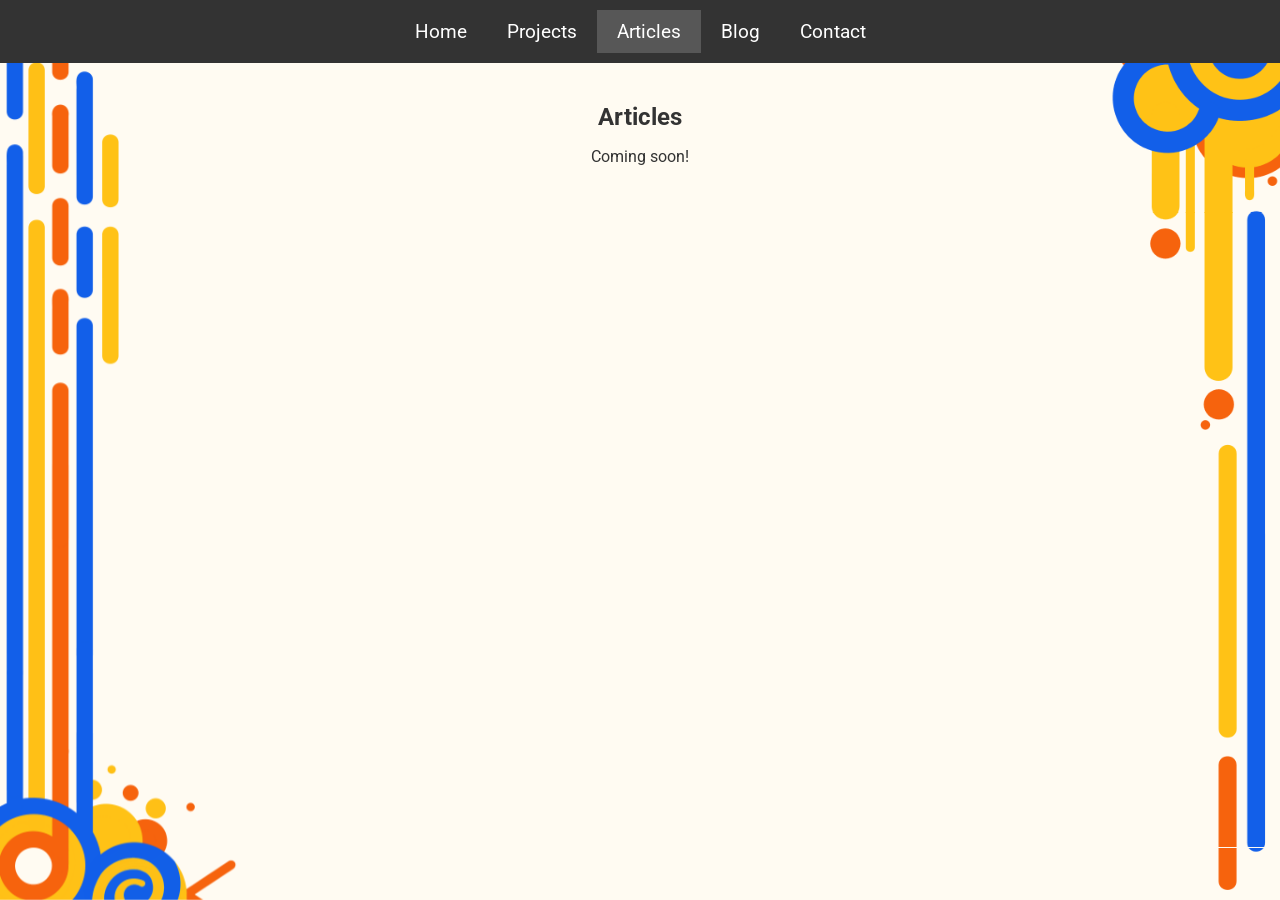
==== articles.html @ 45dd0493 "Articles Added Articles Tab Adjusted Homepage" ====
<!DOCTYPE html>
<html lang="en">

<head>
  <meta charset="UTF-8" />
  <meta name="viewport" content="width=device-width, initial-scale=1.0" />
  <title>Ethan Zenker – Articles</title>
  <link rel="apple-touch-icon" sizes="180x180" href="images/apple-touch-icon.png">
  <link rel="icon" type="image/png" sizes="32x32" href="images/favicon-32x32.png">
  <link rel="icon" type="image/png" sizes="16x16" href="images/favicon-16x16.png">
  <link href="https://fonts.googleapis.com/css2?family=Roboto:wght@400;700&display=swap" rel="stylesheet">
  <link rel="stylesheet" href="styles.css">
</head>

<body>
  <img src="images/symbolaccentleft.png" class="accent-left" alt="Accent Symbol">
  <img src="images/symbolaccentright.png" class="accent-right" alt="Accent Symbol">

  <header>
    <nav>
      <a href="index.html">Home</a>
      <a href="projects.html">Projects</a>
      <a href="articles.html" class="active-page">Articles</a>
      <a href="blog.html">Blog</a>
      <a href="contact.html">Contact</a>
    </nav>
  </header>

  <div style="padding: 30px;">
    <h2>Articles</h2>
    <p>Coming soon!</p>
  </div>
</body>
</html>
---- styles.css ----
/* Colors: Blue: #125fe9, Yellow: #ffc114, Orange: #f7630d */

/* General Style */
body {
  background-color: #fffbf2;
  margin: 0;
  padding: 0;
  font-family: 'Roboto', sans-serif;
  color: #333;
  text-align: center;
  overflow-x: hidden;
  position: relative;
}

header {
  background-color: #333333;
  color: white;
  padding: 10px 0;
  z-index: 10;
}

.accent-left {
  position: fixed;
  bottom: 0;
  left: 0;
  height: 100vh;
  width: auto;
  z-index: -1;
  pointer-events: none;
}

.accent-right {
  position: fixed;
  bottom: 0;
  right: 0;
  height: 100vh;
  width: auto;
  z-index: -1;
  pointer-events: none;
}

header nav {
  display: flex;
  justify-content: center;
}

header nav a {
  color: white;
  padding: 10px 20px;
  text-decoration: none;
  font-size: 1.2em;
}

header nav a:hover,
header nav a.active-page {
  background-color: #575757;
}

@media (max-width: 767px) {
  body.article-active .accent-left,
  body.article-active .accent-right {
    display: none;
  }
}

/* Homepage Style */
.headshot {
  border-radius: 50%;
  width: 350px;
  height: 350px;
  object-fit: cover;
  opacity: 0;
  animation: fadeInUp 1s ease-out forwards;
  animation-delay: 0.5s;
}

.intro-container {
  width: 100%;
  min-height: 100vh;
  display: flex;
  flex-direction: column;
  align-items: center;
  justify-content: center;
  padding: 5vw;
  gap: 5vh;
  box-sizing: border-box;
  text-align: center;
}

.intro-text {
  display: flex;
  flex-direction: column;
  align-items: center;
  opacity: 0;
  animation: fadeInUp 1s ease-out forwards;
  animation-delay: 1.5s;
}

.intro-text h1,
.intro-text h2 {
  margin: 0;
  color: #333;
}

.intro-text h1 {
  font-size: 3rem;
}

.intro-text h2 {
  font-size: 5rem;
  color: #125fe9;
  font-family: 'Roboto', sans-serif;
}

@keyframes fadeInUp {
  from {
    transform: translateY(40px);
    opacity: 0;
  }
  to {
    transform: translateY(0);
    opacity: 1;
  }
}

@media (min-width: 768px) {
  .intro-container {
    flex-direction: row;
    justify-content: center;
    text-align: center;
    gap: 5vh;
    padding: 5vw;
    margin-top: -10vh;
  }

  .headshot {
    width: 700px;
    height: 700px;
  }

  .intro-text h1 {
    font-size: 7rem;
  }

  .intro-text h2 {
    font-size: 11rem;
  }
}

@media (max-width: 768px) {
  .intro-container {
    margin-top: -20vh;
  }
}

.bio-section {
  max-width: 90vw;
  margin: 0 auto;
  margin-top: 40px;
  margin-bottom: 60px;
  background: linear-gradient(135deg, rgba(255, 255, 255, 0.95) 90%, rgba(0, 0, 0, 0.03) 100%);
  padding: 1rem;
  border-radius: 20px;
  box-shadow: 0 4px 12px rgba(0, 0, 0, 0.1);
  font-size: 1.1rem;
  line-height: 1.6;
  text-align: left;
  animation: fadeInUp 1s ease-out forwards;
  animation-delay: 2s;
  opacity: 0;
  position: relative;
  overflow: hidden;
}

@media (min-width: 768px) {
  .bio-section {
    max-width: 1000px;
    font-size: 1.25rem;
  }

  .bio-section div[style] {
    max-height: none !important;
    overflow: visible !important;
  }

  .bio-section .read-more-btn {
    display: none !important;
  }
}

.read-more-btn {
  background-color: #333;
  border-radius: 50%;
  width: 36px;
  height: 36px;
  display: inline-flex;
  align-items: center;
  justify-content: center;
  cursor: pointer;
  border: none;
  transition: background-color 0.3s ease;
  position: absolute;
  bottom: 16px;
  left: 50%;
  transform: translateX(-50%);
  z-index: 10;
}

.read-more-btn:hover {
  background-color: #555;
}

.read-more-btn svg {
  fill: white;
  width: 16px;
  height: 16px;
  pointer-events: none;
}

@media (max-width: 767px) {
  .bio-section::after {
    content: "";
    position: absolute;
    top: 0;
    left: 0;
    width: 100%;
    height: 100%;
    background: linear-gradient(to bottom, rgba(255, 255, 255, 0), rgba(255, 255, 255, 1));
    pointer-events: none;
    transition: opacity 0.3s ease;
    border-radius: inherit;
    z-index: 5;
    opacity: 1;
  }

  .bio-section.expanded::after {
    opacity: 0;
  }
}

.scroll-hint {
  position: fixed;
  bottom: 80px;
  left: 50%;
  transform: translateX(-50%);
  z-index: 1000;
  animation: bounce 1.5s infinite;
}

.scroll-hint button {
  pointer-events: auto;
  background: transparent;
  border: none;
  cursor: pointer;
  padding: 0;
}

@keyframes bounce {
  0%, 100% {
    transform: translateX(-50%) translateY(0);
  }
  50% {
    transform: translateX(-50%) translateY(10px);
  }
}

.education-grid {
  display: grid;
  grid-template-columns: 1fr;
  gap: 1rem;
  max-width: 1200px;
  margin: 0 auto;
  padding: 1rem;
  position: relative;
  overflow-x: hidden;
}

@media (min-width: 768px) {
  .education-grid {
    grid-template-columns: repeat(2, 1fr);
  }

  .education-grid.odd .education-card:last-child {
    grid-column: 1 / span 2;
    justify-self: center;
    width: calc(50% - 0.5rem);
  }
}

.education-card {
  background: linear-gradient(135deg, rgba(255, 255, 255, 0.95) 90%, rgba(0, 0, 0, 0.03) 100%);
  padding: 1rem;
  border-radius: 20px;
  box-shadow: 0 4px 12px rgba(0, 0, 0, 0.1);
  font-size: 1.1rem;
  line-height: 1.6;
  animation: fadeInUp 1s ease-out forwards;
  animation-delay: 0.2s;
  opacity: 0;
  transition: transform 0.2s, box-shadow 0.2s;
  cursor: pointer;
  width: 100%;
  max-width: 100%;
  box-sizing: border-box;
  overflow-x: hidden;
  display: flex;
  flex-direction: column;
  justify-content: space-between;
  height: 100%;
  min-height: 240px;
}

.education-card img.logo {
  max-width: 100%;
  height: auto;
  display: block;
  margin: 0 auto;
}

@media (max-width: 767px) {
  .education-card {
    margin-left: auto;
    margin-right: auto;
  }
}

.education-card:hover {
  transform: translateY(-5px);
  box-shadow: 0 8px 20px rgba(0, 0, 0, 0.15);
}

.education-card-link {
  text-decoration: none;
  color: inherit;
  display: block;
  height: 100%;
}

.experience-grid {
  display: grid;
  grid-template-columns: 1fr;
  gap: 1rem;
  max-width: 1200px;
  margin: 0 auto;
  padding: 1rem;
  position: relative;
  overflow-x: hidden;
}

@media (min-width: 768px) {
  .experience-grid {
    grid-template-columns: repeat(2, 1fr);
  }

  .experience-grid.odd .experience-card:last-child {
    grid-column: 1 / span 2;
    justify-self: center;
    width: calc(50% - 0.5rem);
  }
}

.experience-card {
  background: linear-gradient(135deg, rgba(255, 255, 255, 0.95) 90%, rgba(0, 0, 0, 0.03) 100%);
  padding: 1rem;
  border-radius: 20px;
  box-shadow: 0 4px 12px rgba(0, 0, 0, 0.1);
  font-size: 1.1rem;
  line-height: 1.6;
  animation: fadeInUp 1s ease-out forwards;
  animation-delay: 0.2s;
  opacity: 0;
  transition: transform 0.2s, box-shadow 0.2s;
  cursor: pointer;
  width: 100%;
  max-width: 100%;
  box-sizing: border-box;
  overflow-x: hidden;
  display: flex;
  flex-direction: column;
  justify-content: space-between;
  height: 100%;
  min-height: 240px;
}

.experience-card img.logo {
  max-width: 100%;
  height: auto;
  display: block;
  margin: 0 auto;
}

@media (max-width: 767px) {
  .experience-grid {
    padding: 1rem;
    width: 100%;
    max-width: 100%;
    box-sizing: border-box;
  }

  .experience-card {
    margin-left: auto;
    margin-right: auto;
  }
}

.experience-card:hover {
  transform: translateY(-5px);
  box-shadow: 0 8px 20px rgba(0, 0, 0, 0.15);
}

.experience-card-link {
  text-decoration: none;
  color: inherit;
  display: block;
  height: 100%;
}

.logo-box {
  width: 100%;
  height: 80px;
  display: flex;
  align-items: center;
  justify-content: center;
  margin-bottom: 1rem;
  overflow: hidden;
}

.logo-box img.logo {
  max-height: 100%;
  max-width: 100%;
  height: auto;
  width: auto;
  object-fit: contain;
}

.logo {
  display: block;
  margin: 0 auto 1rem auto;
  width: auto;
  height: 100px;
  object-fit: contain;
}

/* Article Style */
.article-page {
  display: none;
  padding-top: 3.5rem;
}

.article-content h2 {
  text-align: center;
  margin-bottom: 1.5rem;
}

.btn-primary {
  background-color: #333;
  color: white;
  border: none;
  padding: 10px 20px;
  border-radius: 25px;
  font-size: 16px;
  cursor: pointer;
  transition: background-color 0.3s;
}

.btn-primary:hover {
  background-color: #555;
}

.back-button {
  position: absolute;
  top: 1rem;
  left: 1rem;
}

.article-content {
  max-width: 800px;
  margin: 0 auto;
  padding: 1rem 1.5rem;
  font-size: 1rem;
  line-height: 1.7;
  color: #333;
  text-align: left;
}

.article-content img.float-left {
  float: left;
  margin-right: 20px;
  margin-bottom: 20px;
  width: 40%;
  max-width: 300px;
  border-radius: 10px;
}

.article-content img.float-right {
  float: right;
  margin-left: 20px;
  margin-bottom: 20px;
  width: 40%;
  max-width: 300px;
  border-radius: 10px;
}

@media (max-width: 768px) {
  .article-content img.float-left,
  .article-content img.float-right {
    float: none;
    display: block;
    margin: 0 auto 20px auto;
    width: 100%;
    max-width: 100%;
  }
}

#article-single-image-lightbox {
  position: fixed;
  top: 0;
  left: 0;
  width: 100vw;
  height: 100vh;
  background-color: rgba(0, 0, 0, 0.99);
  display: none;
  justify-content: center;
  align-items: center;
  z-index: 10000;
}

#article-lightbox-img {
  max-width: 90%;
  max-height: 80vh;
  border-radius: 8px;
}

#article-lightbox-close {
  position: fixed;
  top: 1rem;
  right: 1rem;
  font-size: 2rem;
  color: white;
  background: none;
  border: none;
  cursor: pointer;
  z-index: 10001;
}

/* Blog Style */
.blog-post {
  position: relative;
  background: linear-gradient(135deg, rgba(255, 255, 255, 0.9) 90%, rgba(0, 0, 0, 0.1) 100%);
  border-radius: 20px;
  box-shadow: 0 4px 10px rgba(0, 0, 0, 0.1);
  margin: 20px auto;
  padding: 20px 20px 60px 20px;
  max-width: 600px;
  text-align: left;
}

.blog-date {
  font-size: 0.9em;
  color: #888;
  margin-bottom: 10px;
  font-weight: bold;
}

h1,
h2,
h3 {
  margin: 10px 0;
}

.blog-gallery {
  display: flex;
  flex-wrap: wrap;
  gap: 10px;
  margin-top: 10px;
  justify-content: center;
}

.blog-gallery img {
  width: 100px;
  height: 100px;
  object-fit: cover;
  border-radius: 10px;
  cursor: pointer;
  transition: 0.3s ease;
}

.image-overlay {
  position: relative;
}

.image-overlay::after {
  content: attr(data-extra);
  position: absolute;
  top: 0;
  left: 0;
  width: 100%;
  height: 100%;
  background-color: rgba(0, 0, 0, 0.5);
  color: white;
  font-size: 24px;
  display: flex;
  align-items: center;
  justify-content: center;
  border-radius: 10px;
}

.lightbox {
  position: fixed;
  top: 0;
  left: 0;
  width: 100%;
  height: 100%;
  background: rgba(0, 0, 0, 0.95);
  display: flex;
  flex-direction: column;
  align-items: center;
  justify-content: center;
  z-index: 9999;
  padding: 20px;
  box-sizing: border-box;
}

#lightbox-prev.hidden,
#lightbox-next.hidden {
  display: none;
}

.lightbox.hidden {
  display: none;
}

#lightbox-img {
  max-height: 60vh;
  max-width: 90%;
  margin-bottom: 15px;
  border-radius: 10px;
  box-shadow: 0 0 15px rgba(0, 0, 0, 0.5);
}

#lightbox-caption {
  color: #ccc;
  margin-bottom: 10px;
  font-size: 14px;
}

#lightbox-thumbnails {
  display: flex;
  overflow-x: auto;
  overflow-y: hidden;
  white-space: nowrap;
  padding: 0.5rem;
  gap: 0.5rem;
  scrollbar-width: thin;
  scrollbar-color: #ccc transparent;
  -webkit-overflow-scrolling: touch;
  scroll-behavior: smooth;
}

#lightbox-thumbnails::-webkit-scrollbar {
  height: 6px;
}

#lightbox-thumbnails::-webkit-scrollbar-thumb {
  background-color: #ccc;
  border-radius: 3px;
}

#lightbox-thumbnails img {
  height: 60px;
  width: auto;
  border-radius: 6px;
  opacity: 0.6;
  cursor: pointer;
  transition: 0.2s;
  display: inline-block;
}

#lightbox-thumbnails img.active,
#lightbox-thumbnails img:hover {
  opacity: 1;
}

#lightbox-thumbnails img.active {
  margin-left: 10px;
  margin-right: 10px;
}

#lightbox-close {
  position: absolute;
  top: 15px;
  right: 25px;
  font-size: 30px;
  color: white;
  cursor: pointer;
}

@media (min-width: 600px) {
  .blog-gallery img {
    width: 120px;
    height: 120px;
  }
}

.share-button {
  position: absolute;
  bottom: 10px;
  right: 10px;
  background-color: #333;
  color: white;
  border: none;
  padding: 6px 10px;
  border-radius: 10px;
  font-size: 0.9em;
  cursor: pointer;
  box-shadow: 0 2px 6px rgba(0, 0, 0, 0.2);
  transition: background-color 0.2s;
}

.share-button:hover {
  background-color: #555;
}

#lightbox-arrows {
  position: absolute;
  top: 50%;
  transform: translateY(-50%);
  width: 100%;
  display: flex;
  justify-content: space-between;
  padding: 0px 40px;
  z-index: 1;
  pointer-events: auto;
}

.lightbox-arrow {
  pointer-events: auto;
  background: #111;
  color: #eee;
  border: none;
  padding: 15px 15px;
  font-size: 28px;
  cursor: pointer;
  border-radius: 50%;
  transition: background-color 0.3s;
  box-shadow: 0 2px 10px rgba(0, 0, 0, 0.6);
}

.lightbox-arrow:hover {
  background-color: #000;
  color: #fff;
}

.copy-msg {
  font-size: 0.85em;
  color: #667;
  margin-left: 8px;
  position: absolute;
  bottom: 15px;
  right: 135px;
  opacity: 0;
  transition: opacity 0.3s;
}

.copy-msg.visible {
  opacity: 1;
}

#searchBar {
  width: 250px;
  padding: 10px;
  font-size: 16px;
  margin-bottom: 20px;
  border: 1px solid #ccc;
  border-radius: 25px;
}

/* Contact Style */
.contact-heading {
  text-align: center;
  font-size: 24px;
  margin-bottom: 10px;
  color: #333;
}

.contact-subtext {
  text-align: center;
  font-size: 16px;
  color: #666;
  margin-bottom: 30px;
}

.contact-wrapper {
  display: flex;
  justify-content: center;
  align-items: center;
  padding: 20px;
}

.contact-form {
  width: 100%;
  max-width: 500px;
  box-sizing: border-box;
}

#contact-form .form-control {
  width: 100%;
  padding: 10px;
  font-size: 16px;
  border: 1px solid #ccc;
  border-radius: 25px;
  box-sizing: border-box;
}

#contact-form .form-group {
  display: flex;
  flex-direction: column;
  margin-bottom: 20px;
}

#contact-form label {
  margin-bottom: 6px;
  font-weight: bold;
  font-size: 14px;
  color: #555;
}

#contact-form .btn-primary {
  background-color: #333;
  color: white;
  border: none;
  padding: 10px 20px;
  border-radius: 25px;
  font-size: 16px;
  cursor: pointer;
  transition: background-color 0.3s;
}

#contact-form .btn-primary:hover {
  background-color: #555;
}

#contact-message {
  resize: vertical;
}
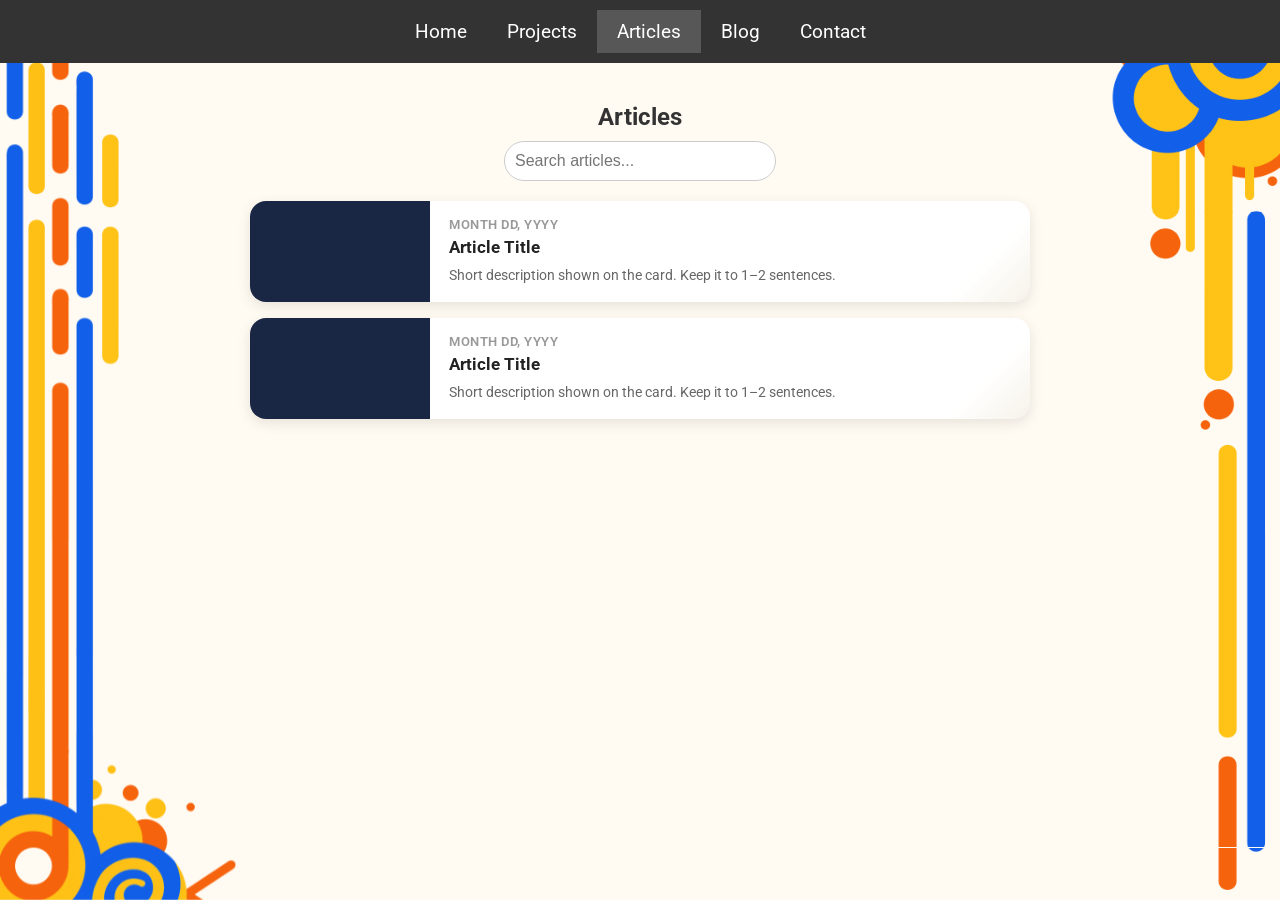
==== commit 21e51ca4: "Article/Project UI Designed the Article and Project tabs UI" ====
--- a/articles.html
+++ b/articles.html
@@ -10,6 +10,7 @@
   <link rel="icon" type="image/png" sizes="16x16" href="images/favicon-16x16.png">
   <link href="https://fonts.googleapis.com/css2?family=Roboto:wght@400;700&display=swap" rel="stylesheet">
   <link rel="stylesheet" href="styles.css">
+  <script src="nav.js" defer></script>
 </head>
 
 <body>
@@ -17,7 +18,8 @@
   <img src="images/symbolaccentright.png" class="accent-right" alt="Accent Symbol">
 
   <header>
-    <nav>
+    <button class="nav-toggle" onclick="toggleNav()" aria-label="Toggle navigation">&#9776;</button>
+    <nav id="main-nav">
       <a href="index.html">Home</a>
       <a href="projects.html">Projects</a>
       <a href="articles.html" class="active-page">Articles</a>
@@ -28,7 +30,76 @@
 
   <div style="padding: 30px;">
     <h2>Articles</h2>
-    <p>Coming soon!</p>
+
+    <input type="text" id="searchBar" placeholder="Search articles..." oninput="filterCards()">
+
+    <img id="no-results-image" src="images/404notfound.png" alt="No results found"
+      style="display:none; max-width:300px; margin: 20px auto;">
+
+    <!-- Article Feed -->
+    <!-- To add a card: copy a block, set onclick href to articles/your-page.html, update thumbnail, date, title, desc -->
+    <div class="article-feed">
+
+      <div class="article-news-card filterable-card"
+           data-href="articles/article-1.html"
+           onclick="window.location.href=this.dataset.href">
+        <div class="article-news-thumb" style="background-image: url('');"></div>
+        <div class="article-news-body">
+          <p class="article-news-date">Month DD, YYYY</p>
+          <h3 class="article-news-title">Article Title</h3>
+          <p class="article-news-desc">Short description shown on the card. Keep it to 1–2 sentences.</p>
+        </div>
+      </div>
+
+      <div class="article-news-card filterable-card"
+           data-href="articles/article-2.html"
+           onclick="window.location.href=this.dataset.href">
+        <div class="article-news-thumb" style="background-image: url('');"></div>
+        <div class="article-news-body">
+          <p class="article-news-date">Month DD, YYYY</p>
+          <h3 class="article-news-title">Article Title</h3>
+          <p class="article-news-desc">Short description shown on the card. Keep it to 1–2 sentences.</p>
+        </div>
+      </div>
+
+    </div>
   </div>
+
+  <script>
+    const searchCache = {};
+
+    document.addEventListener('DOMContentLoaded', async () => {
+      const cards = document.querySelectorAll('.filterable-card[data-href]');
+      await Promise.all(Array.from(cards).map(async card => {
+        const url = card.dataset.href;
+        try {
+          const res = await fetch(url);
+          const html = await res.text();
+          const doc = new DOMParser().parseFromString(html, 'text/html');
+          const content = doc.querySelector('.article-content');
+          searchCache[url] = content ? content.textContent : '';
+        } catch {
+          searchCache[url] = '';
+        }
+      }));
+    });
+
+    function filterCards() {
+      const query = document.getElementById('searchBar').value.toLowerCase();
+      const cards = document.querySelectorAll('.filterable-card');
+      const noResults = document.getElementById('no-results-image');
+      let anyVisible = false;
+
+      cards.forEach(card => {
+        const cardText = card.textContent.toLowerCase();
+        const detailText = (searchCache[card.dataset.href] || '').toLowerCase();
+        const matches = cardText.includes(query) || detailText.includes(query);
+        card.style.display = matches ? '' : 'none';
+        if (matches) anyVisible = true;
+      });
+
+      noResults.style.display = anyVisible ? 'none' : 'block';
+    }
+  </script>
 </body>
 </html>
--- a/styles.css
+++ b/styles.css
@@ -56,6 +56,41 @@
   background-color: #575757;
 }
 
+.nav-toggle {
+  display: none;
+  background: none;
+  border: none;
+  color: white;
+  font-size: 1.8rem;
+  cursor: pointer;
+  padding: 8px 16px;
+  line-height: 1;
+  width: 100%;
+  text-align: right;
+}
+
+@media (max-width: 768px) {
+  .nav-toggle {
+    display: block;
+  }
+
+  header nav {
+    display: none;
+    flex-direction: column;
+    width: 100%;
+  }
+
+  header nav.open {
+    display: flex;
+  }
+
+  header nav a {
+    padding: 12px 20px;
+    border-top: 1px solid #555;
+    text-align: center;
+  }
+}
+
 @media (max-width: 767px) {
   body.article-active .accent-left,
   body.article-active .accent-right {
@@ -149,7 +184,7 @@
 
 @media (max-width: 768px) {
   .intro-container {
-    margin-top: -20vh;
+    margin-top: 20px;
   }
 }
 
@@ -461,6 +496,8 @@
   font-size: 16px;
   cursor: pointer;
   transition: background-color 0.3s;
+  display: inline-block;
+  text-decoration: none;
 }
 
 .btn-primary:hover {
@@ -843,3 +880,154 @@
 #contact-message {
   resize: vertical;
 }
+
+/* ── Project Cards ─────────────────────────────────── */
+.project-card-grid {
+  display: grid;
+  grid-template-columns: repeat(2, 1fr);
+  gap: 1.5rem;
+  max-width: 1100px;
+  margin: 0 auto;
+  padding: 1rem;
+}
+
+@media (max-width: 560px) {
+  .project-card-grid {
+    grid-template-columns: 1fr;
+  }
+}
+
+.project-thumb {
+  position: relative;
+  border-radius: 18px;
+  overflow: hidden;
+  cursor: pointer;
+  aspect-ratio: 16 / 9;
+  box-shadow: 0 6px 20px rgba(0, 0, 0, 0.2);
+  transition: transform 0.25s ease, box-shadow 0.25s ease;
+  display: block;
+  text-decoration: none;
+  background: linear-gradient(135deg, #1a2744, #125fe9);
+}
+
+.project-thumb:hover {
+  transform: translateY(-6px);
+  box-shadow: 0 14px 36px rgba(0, 0, 0, 0.3);
+}
+
+.project-thumb-img {
+  position: absolute;
+  inset: 0;
+  background-size: cover;
+  background-position: center;
+  transition: transform 0.4s ease;
+}
+
+.project-thumb:hover .project-thumb-img {
+  transform: scale(1.06);
+}
+
+.project-thumb .thumb-overlay {
+  position: absolute;
+  inset: 0;
+  background: linear-gradient(to top, rgba(0, 0, 0, 0.6) 0%, rgba(0, 0, 0, 0.05) 55%, rgba(0, 0, 0, 0) 100%);
+  display: flex;
+  align-items: flex-end;
+  padding: 1.4rem 1.6rem;
+}
+
+.project-thumb .thumb-title {
+  color: white;
+  font-size: 1.5rem;
+  font-weight: 700;
+  margin: 0;
+  text-shadow: 0 2px 10px rgba(0, 0, 0, 0.7);
+  line-height: 1.2;
+}
+
+/* ── Article News Cards ────────────────────────────── */
+.article-feed {
+  max-width: 780px;
+  margin: 0 auto;
+  padding: 0 1rem 2rem;
+  display: flex;
+  flex-direction: column;
+  gap: 1rem;
+}
+
+.article-news-card {
+  display: flex;
+  align-items: stretch;
+  background: linear-gradient(135deg, rgba(255, 255, 255, 0.97) 90%, rgba(0, 0, 0, 0.03) 100%);
+  border-radius: 16px;
+  box-shadow: 0 4px 14px rgba(0, 0, 0, 0.1);
+  overflow: hidden;
+  cursor: pointer;
+  transition: transform 0.2s ease, box-shadow 0.2s ease;
+  text-decoration: none;
+  color: inherit;
+}
+
+.article-news-card:hover {
+  transform: translateY(-4px);
+  box-shadow: 0 10px 28px rgba(0, 0, 0, 0.16);
+}
+
+.article-news-thumb {
+  width: 180px;
+  min-width: 180px;
+  background-size: cover;
+  background-position: center;
+  background-color: linear-gradient(135deg, #1a2744, #125fe9);
+  background-color: #1a2744;
+  flex-shrink: 0;
+}
+
+.article-news-body {
+  padding: 1rem 1.2rem;
+  text-align: left;
+  display: flex;
+  flex-direction: column;
+  justify-content: center;
+  flex: 1;
+}
+
+.article-news-date {
+  font-size: 0.8rem;
+  color: #999;
+  margin: 0 0 0.3rem 0;
+  font-weight: 600;
+  text-transform: uppercase;
+  letter-spacing: 0.04em;
+}
+
+.article-news-title {
+  font-size: 1.05rem;
+  font-weight: 700;
+  margin: 0 0 0.4rem 0;
+  color: #222;
+  line-height: 1.3;
+}
+
+.article-news-desc {
+  font-size: 0.88rem;
+  color: #666;
+  margin: 0;
+  line-height: 1.5;
+}
+
+.card-body {
+  display: none;
+}
+
+@media (max-width: 520px) {
+  .article-news-card {
+    flex-direction: column;
+  }
+
+  .article-news-thumb {
+    width: 100%;
+    min-width: 100%;
+    height: 160px;
+  }
+}
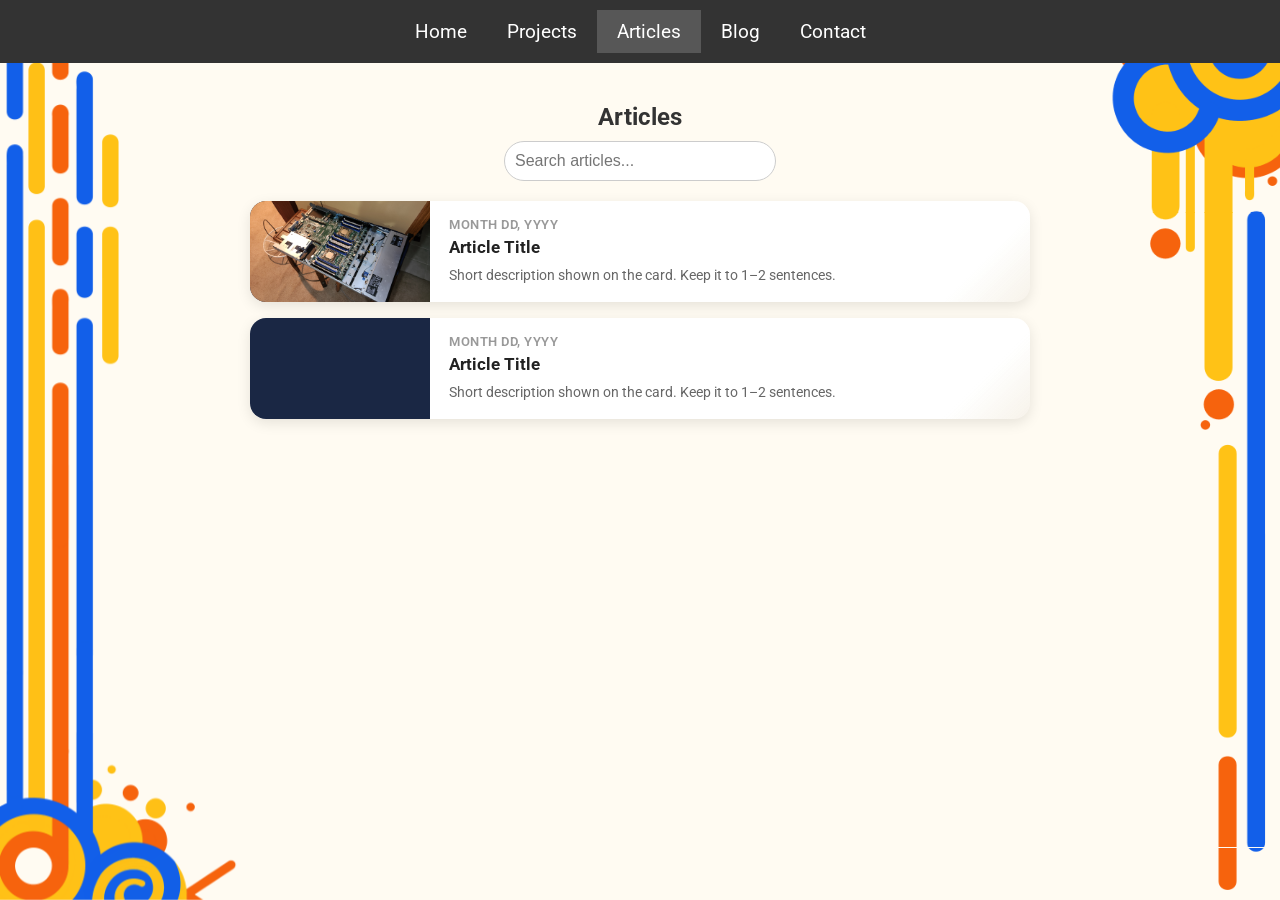
==== commit 2244b40b: "Test-Article Thumbnail Testing Article Thumbnail" ====
--- a/articles.html
+++ b/articles.html
@@ -43,7 +43,7 @@
       <div class="article-news-card filterable-card"
            data-href="articles/article-1.html"
            onclick="window.location.href=this.dataset.href">
-        <div class="article-news-thumb" style="background-image: url('');"></div>
+        <div class="article-news-thumb" style="background-image: url('images/server-thumbnail.jpg');"></div>
         <div class="article-news-body">
           <p class="article-news-date">Month DD, YYYY</p>
           <h3 class="article-news-title">Article Title</h3>
--- a/styles.css
+++ b/styles.css
@@ -147,6 +147,30 @@
   font-family: 'Roboto', sans-serif;
 }
 
+.social-icons {
+  display: flex;
+  gap: 1.2rem;
+  justify-content: center;
+  margin-top: 0.9rem;
+}
+
+.social-icons a {
+  display: inline-flex;
+  align-items: center;
+  justify-content: center;
+  transition: opacity 0.2s;
+}
+
+.social-icons a:hover {
+  opacity: 0.5;
+}
+
+.social-icons svg {
+  width: 28px;
+  height: 28px;
+  fill: #333333;
+}
+
 @keyframes fadeInUp {
   from {
     transform: translateY(40px);
@@ -184,7 +208,7 @@
 
 @media (max-width: 768px) {
   .intro-container {
-    margin-top: 20px;
+    margin-top: 10px;
   }
 }
 
@@ -450,6 +474,7 @@
   height: 100%;
 }
 
+
 .logo-box {
   width: 100%;
   height: 80px;
@@ -480,6 +505,59 @@
 .article-page {
   display: none;
   padding-top: 3.5rem;
+}
+
+.article-banner-wrap {
+  position: relative;
+  max-width: 860px;
+  margin: 0.5rem auto 0;
+  padding: 0 1.5rem;
+  box-sizing: border-box;
+}
+
+.article-banner {
+  width: 100%;
+  height: 280px;
+  background-size: cover;
+  background-position: center;
+  background-color: #1a2744;
+  border-radius: 16px;
+  overflow: hidden;
+  position: relative;
+}
+
+.article-banner::after {
+  content: '';
+  position: absolute;
+  bottom: 0;
+  left: 0;
+  width: 100%;
+  height: 50%;
+  background: linear-gradient(to bottom, transparent, rgba(255, 251, 242, 0.88));
+  pointer-events: none;
+}
+
+
+@media (min-width: 768px) {
+  .article-banner {
+    height: 360px;
+  }
+}
+
+@media (max-width: 520px) {
+  .article-page-wrap {
+    padding-top: 0 !important;
+  }
+
+  .article-banner-wrap {
+    margin: 0;
+    padding: 0;
+  }
+
+  .article-banner {
+    height: 200px;
+    border-radius: 0;
+  }
 }
 
 .article-content h2 {
@@ -1031,3 +1109,183 @@
     height: 160px;
   }
 }
+
+/* ── Home Page Background Blobs ────────────────────── */
+.home-bg-blob {
+  position: fixed;
+  border-radius: 50%;
+  pointer-events: none;
+  z-index: -1;
+  will-change: transform;
+}
+
+.home-blob-1 {
+  width: 700px;
+  height: 700px;
+  background: #125fe9;
+  opacity: 0.18;
+  top: -180px;
+  right: -120px;
+  filter: blur(90px);
+  animation: hblob1 24s ease-in-out infinite;
+}
+
+.home-blob-2 {
+  width: 520px;
+  height: 520px;
+  background: #f7630d;
+  opacity: 0.14;
+  bottom: -120px;
+  left: -100px;
+  filter: blur(80px);
+  animation: hblob2 30s ease-in-out infinite;
+}
+
+.home-blob-3 {
+  width: 340px;
+  height: 340px;
+  background: #ffc114;
+  opacity: 0.22;
+  top: 25%;
+  left: 8%;
+  filter: blur(60px);
+  animation: hblob3 18s ease-in-out infinite;
+}
+
+.home-blob-4 {
+  width: 420px;
+  height: 420px;
+  background: #125fe9;
+  opacity: 0.1;
+  top: 45%;
+  right: 8%;
+  filter: blur(70px);
+  animation: hblob4 36s ease-in-out infinite;
+}
+
+.home-blob-5 {
+  width: 260px;
+  height: 260px;
+  background: #f7630d;
+  opacity: 0.17;
+  bottom: 18%;
+  right: 12%;
+  filter: blur(50px);
+  animation: hblob5 21s ease-in-out infinite;
+}
+
+@keyframes hblob1 {
+  0%, 100% { transform: translate(0, 0) scale(1); }
+  50%       { transform: translate(-90px, 80px) scale(1.08); }
+}
+
+@keyframes hblob2 {
+  0%, 100% { transform: translate(0, 0) scale(1); }
+  33%      { transform: translate(70px, -60px) scale(0.92); }
+  66%      { transform: translate(-40px, 90px) scale(1.06); }
+}
+
+@keyframes hblob3 {
+  0%, 100% { transform: translate(0, 0); }
+  50%      { transform: translate(70px, -90px); }
+}
+
+@keyframes hblob4 {
+  0%, 100% { transform: translate(0, 0) scale(1); }
+  25%      { transform: translate(-50px, 70px) scale(1.1); }
+  75%      { transform: translate(80px, -50px) scale(0.93); }
+}
+
+@keyframes hblob5 {
+  0%, 100% { transform: translate(0, 0); }
+  50%      { transform: translate(-80px, -70px); }
+}
+
+@media (max-width: 768px) {
+  .home-blob-1 { width: 380px; height: 380px; filter: blur(60px); }
+  .home-blob-2 { width: 300px; height: 300px; filter: blur(55px); }
+  .home-blob-3 { width: 200px; height: 200px; filter: blur(45px); }
+  .home-blob-4 { width: 240px; height: 240px; filter: blur(50px); }
+  .home-blob-5 { width: 160px; height: 160px; filter: blur(40px); }
+}
+
+/* ── Home Page Particle Canvas ──────────────────────── */
+#particle-canvas {
+  position: fixed;
+  top: 0;
+  left: 0;
+  pointer-events: none;
+  z-index: -1;
+}
+
+/* ── Home Page Parallax Orbs ────────────────────────── */
+.p-orbs {
+  position: fixed;
+  inset: 0;
+  pointer-events: none;
+  z-index: -1;
+  overflow: hidden;
+}
+
+.p-orb {
+  position: absolute;
+  border-radius: 50%;
+  will-change: transform;
+}
+
+.p-orb-1 {
+  width: 560px; height: 560px;
+  background: #125fe9;
+  opacity: 0.17;
+  top: -220px; left: -200px;
+  filter: blur(85px);
+}
+
+.p-orb-2 {
+  width: 400px; height: 400px;
+  background: #ffc114;
+  opacity: 0.19;
+  top: -130px; right: -140px;
+  filter: blur(68px);
+}
+
+.p-orb-3 {
+  width: 430px; height: 430px;
+  background: #f7630d;
+  opacity: 0.14;
+  top: 38%; left: -170px;
+  filter: blur(75px);
+}
+
+.p-orb-4 {
+  width: 490px; height: 490px;
+  background: #125fe9;
+  opacity: 0.12;
+  top: 42%; right: -180px;
+  filter: blur(90px);
+}
+
+.p-orb-5 {
+  width: 460px; height: 460px;
+  background: #ffc114;
+  opacity: 0.15;
+  bottom: -180px; left: -120px;
+  filter: blur(80px);
+}
+
+.p-orb-6 {
+  width: 350px; height: 350px;
+  background: #f7630d;
+  opacity: 0.13;
+  bottom: -120px; right: -100px;
+  filter: blur(65px);
+}
+
+@media (max-width: 768px) {
+  .p-orb-1 { width: 280px; height: 280px; top: -120px; left: -110px; filter: blur(55px); }
+  .p-orb-2 { width: 220px; height: 220px; top: -80px;  right: -80px;  filter: blur(45px); }
+  .p-orb-3 { width: 230px; height: 230px; left: -90px;  filter: blur(50px); }
+  .p-orb-4 { width: 250px; height: 250px; right: -100px; filter: blur(55px); }
+  .p-orb-5 { width: 240px; height: 240px; bottom: -100px; left: -70px; filter: blur(50px); }
+  .p-orb-6 { width: 190px; height: 190px; bottom: -70px; right: -60px; filter: blur(44px); }
+}
